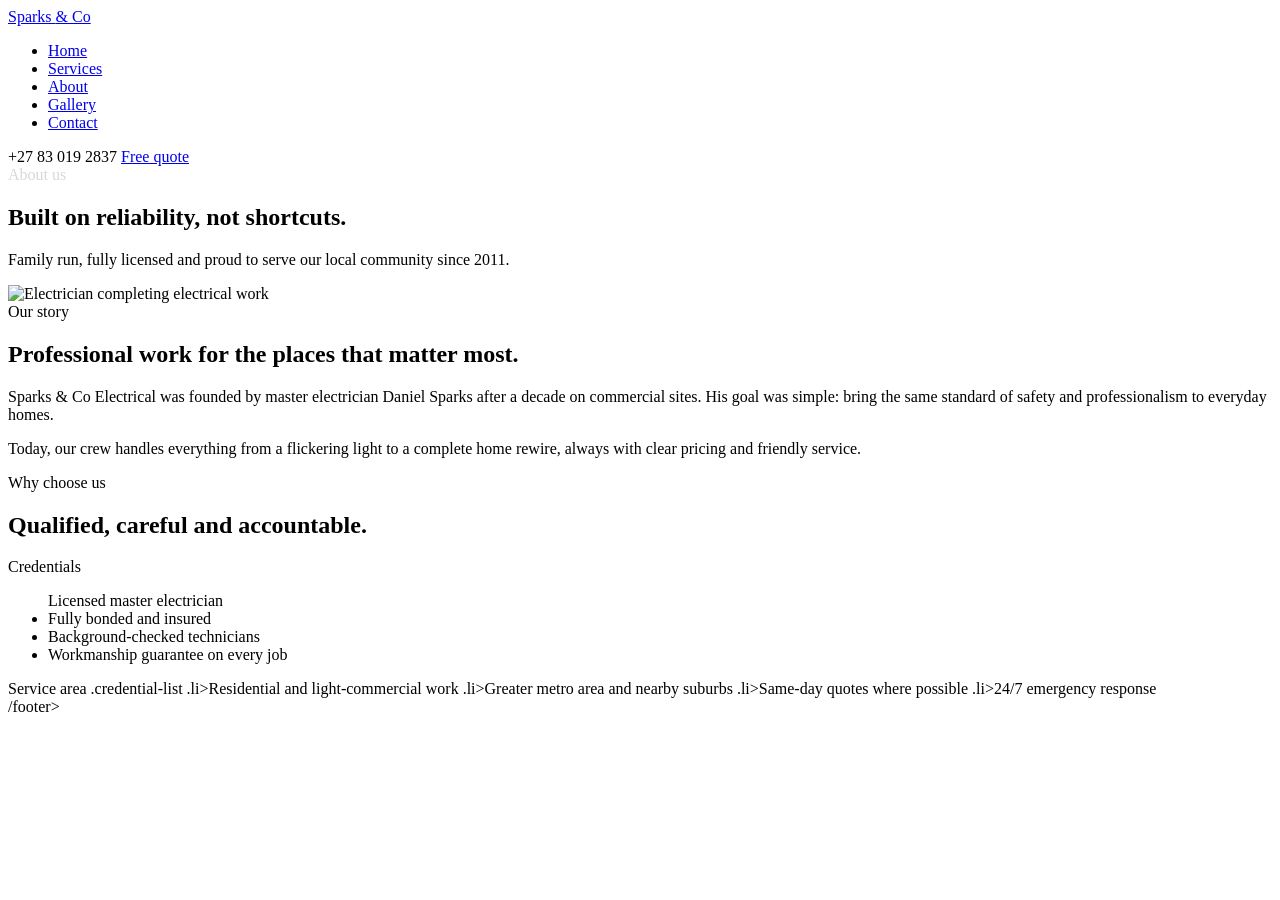
==== about.html @ bb7ed4ce "Add files via upload" ====
<html>
    <head>
        <title>About | Sparks &amp; Co Electrical</title>
    </head>
    <body>
        <header class="site-header">
            <nav class="container nav">
                <a class="brand" href="index.html">Sparks <span>&amp; Co</span></a>
                <ul class="nav-links">
                    <li><a href="index.html">Home</a></li>
                    <li><a href="services.html">Services</a></li>
                    <li><a href="about.html" aria-current="page">About</a></li>
                    <li><a href="gallery.html">Gallery</a></li>
                    <li><a href="contact.html">Contact</a></li>
                </ul>
                <span class="nav-phone">+27 83 019 2837</span>
                <a class="button button-silver" href="contact.html">Free quote</a>
            </nav>
        </header>
        <main>
            <section class="hero hero--page">
                <div class="container hero-content">
                    <span class="eyebrow" style="color:#d8d8d8">About us</span>
                    <h1>Built on reliability, not shortcuts.</h1>
                    <p>Family run, fully licensed and proud to serve our local community since 2011.</p>
                </div>
            </section>
            <section class="section">
                <div class="container about-grid">
                    <img class="about-image" src="https://images.unsplash.com/photo-1621905252507-b35492cc74b4?auto=format&amp;fit=crop&amp;w=900&amp;q=80" alt="Electrician completing electrical work">
                    <div>
                        <span class="eyebrow">Our story</span>
                        <h2>Professional work for the places that matter most.</h2>
                        <p>Sparks &amp; Co Electrical was founded by master electrician Daniel Sparks after a decade on commercial sites. His goal was simple: bring the same standard of safety and professionalism to everyday homes.</p>
                        <p class="muted">Today, our crew handles everything from a flickering light to a complete home rewire, always with clear pricing and friendly service.</p>
                    </div>
                </div>
            </section>
            <section class="section section-alt">
                <div class="container">
                    <div class="section-header">
                        <span class="eyebrow">Why choose us</span>
                        <h2>Qualified, careful and accountable.</h2>
                    </div>
                    <div class("grid grid-2"):
                        <article class("card"):
                            <h3>Credentials</h3>
                            <ul class("credential-list"):
                                <li>Licensed master electrician</li>
                                <li>Fully bonded and insured</li>
                                <li>Background-checked technicians</li>
                                <li>Workmanship guarantee on every job</li>
                            </ul>

                        </article>

                        <article class("card"):
                            <h3>Service area</h3>

                            .credential-list
                                .li>Residential and light-commercial work
                                .li>Greater metro area and nearby suburbs
                                .li>Same-day quotes where possible
                                .li>24/7 emergency response
                            </ul

                        </article>

                    </div

                    </div>

                </section>

            </main>

        /footer>

        </body>

</html>
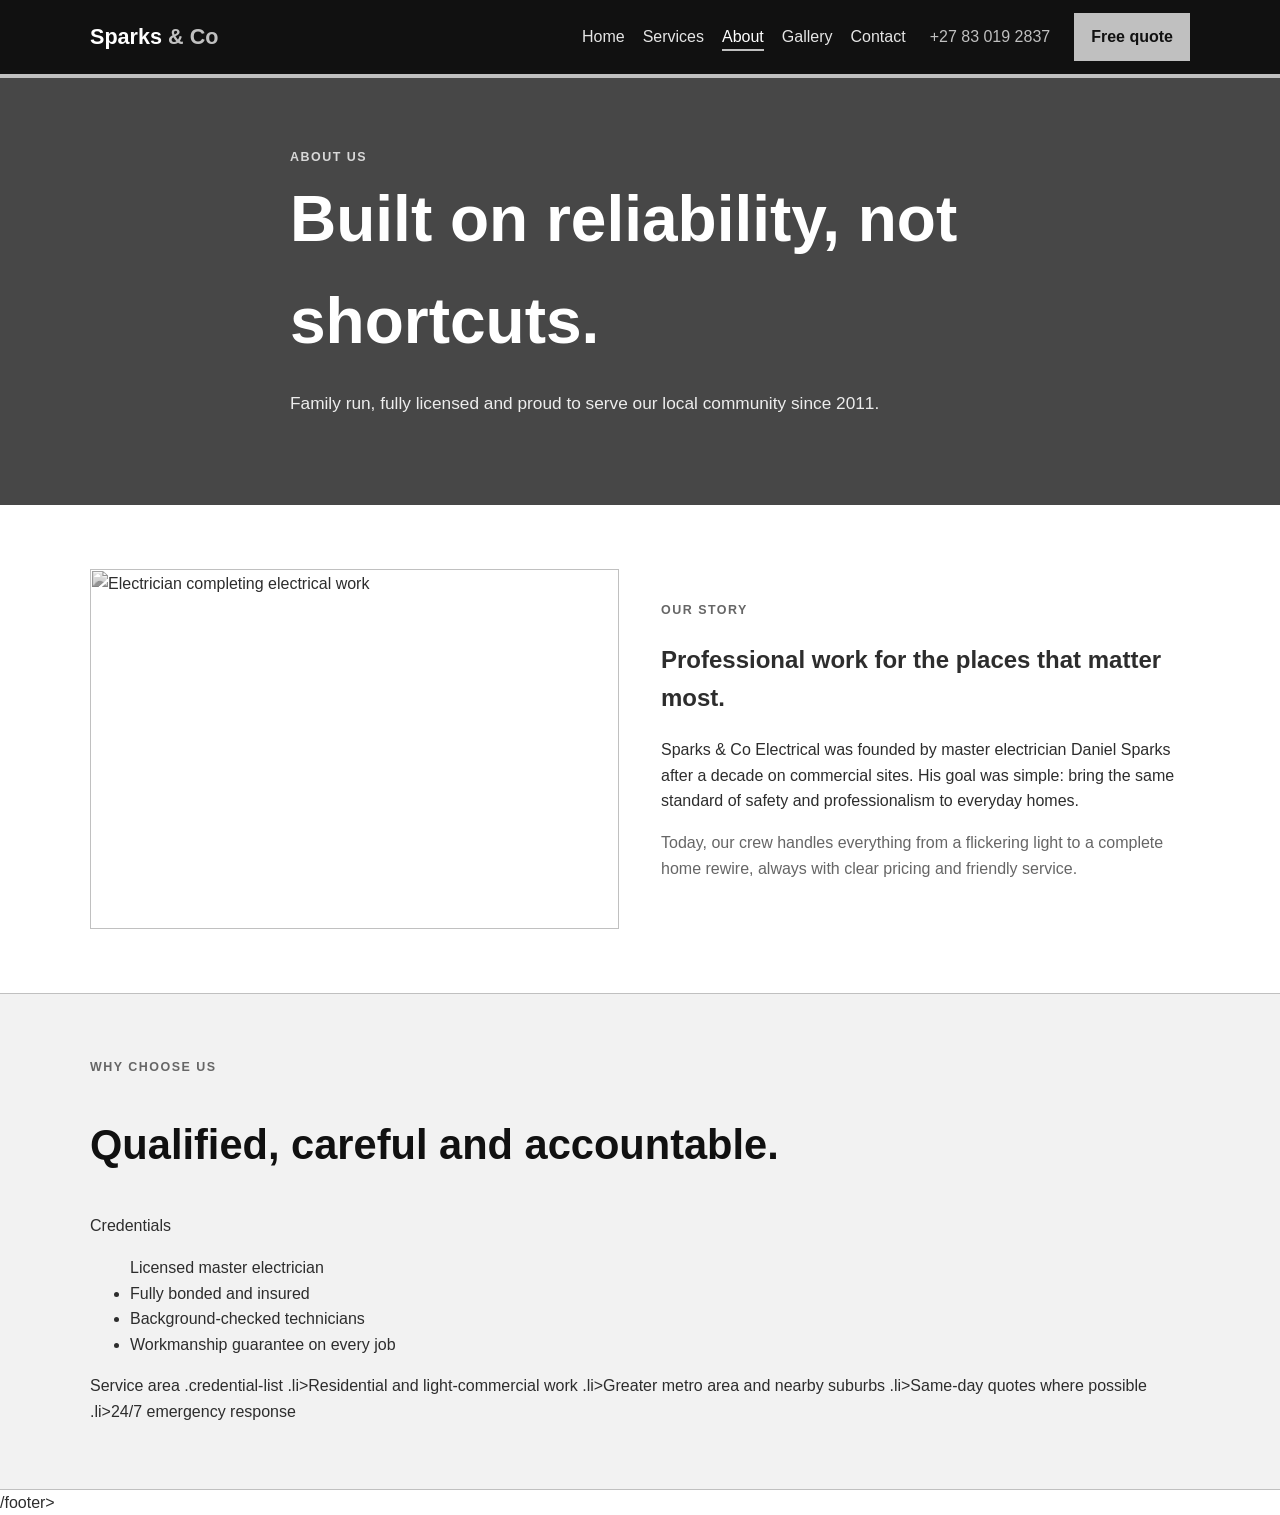
==== commit c5b7b763: "commit" ====
--- a/about.html
+++ b/about.html
@@ -1,6 +1,7 @@
 <html>
     <head>
         <title>About | Sparks &amp; Co Electrical</title>
+        <link rel="stylesheet" href="styles.css">
     </head>
     <body>
         <header class="site-header">
--- a/styles.css
+++ b/styles.css
@@ -0,0 +1,303 @@
+:root {
+  --black: #111;
+  --dark-grey: #2d2d2d;
+  --grey: #666;
+  --silver: #c0c0c0;
+  --light-silver: #f2f2f2;
+  --white: #fff;
+}
+
+* {
+  box-sizing: border-box;
+}
+
+body {
+  margin: 0;
+  font-family: Arial, Helvetica, sans-serif;
+  color: var(--dark-grey);
+  line-height: 1.6;
+}
+
+a {
+  color: inherit;
+  text-decoration: none;
+}
+
+img {
+  display: block;
+  width: 100%;
+}
+
+.container {
+  width: min(1100px, calc(100% - 36px));
+  margin: auto;
+}
+
+/* Navigation */
+.site-header {
+  background: var(--black);
+  color: var(--white);
+  border-bottom: 4px solid var(--silver);
+}
+
+.nav {
+  min-height: 74px;
+  display: flex;
+  align-items: center;
+  gap: 24px;
+}
+
+.brand {
+  font-size: 1.35rem;
+  font-weight: bold;
+  margin-right: auto;
+}
+
+.brand span {
+  color: var(--silver);
+}
+
+.nav-links {
+  display: flex;
+  gap: 18px;
+  list-style: none;
+  padding: 0;
+}
+
+.nav-links a {
+  color: #e5e5e5;
+}
+
+.nav-links a:hover,
+.nav-links a[aria-current="page"] {
+  color: var(--white);
+  border-bottom: 2px solid var(--silver);
+  padding-bottom: 4px;
+}
+
+.nav-phone {
+  color: var(--silver);
+}
+
+/* Buttons */
+.button {
+  display: inline-block;
+  background: var(--black);
+  color: var(--white);
+  padding: 10px 16px;
+  font-weight: bold;
+  border: 1px solid var(--black);
+}
+
+.button:hover {
+  background: var(--grey);
+}
+
+.button-silver {
+  background: var(--silver);
+  color: var(--black);
+  border-color: var(--silver);
+}
+
+/* Hero sections */
+.hero {
+  min-height: 410px;
+  display: grid;
+  place-items: center;
+  color: var(--white);
+  background:
+    linear-gradient(rgba(0, 0, 0, 0.72), rgba(0, 0, 0, 0.72)),
+    url("https://images.unsplash.com/photo-1621905251189-08b45d6a269e?auto=format&fit=crop&w=1800&q=80")
+    center/cover;
+}
+
+.hero--page {
+  min-height: 270px;
+}
+
+.hero-content {
+  max-width: 700px;
+  padding: 70px 0;
+}
+
+.hero h1 {
+  font-size: clamp(2.2rem, 5vw, 4rem);
+  margin: 0 0 14px;
+}
+
+.hero p {
+  color: #ededed;
+  font-size: 1.08rem;
+}
+
+/* Sections */
+.section {
+  padding: 64px 0;
+}
+
+.section-alt {
+  background: var(--light-silver);
+  border-top: 1px solid var(--silver);
+  border-bottom: 1px solid var(--silver);
+}
+
+.eyebrow {
+  color: var(--grey);
+  font-size: 0.78rem;
+  font-weight: bold;
+  letter-spacing: 0.12em;
+  text-transform: uppercase;
+}
+
+.section-header {
+  max-width: 700px;
+  margin-bottom: 26px;
+}
+
+.section-header h2,
+.centered h2 {
+  color: var(--black);
+  font-size: clamp(1.8rem, 4vw, 2.6rem);
+}
+
+/* Cards and grids */
+.grid {
+  display: grid;
+  gap: 20px;
+}
+
+.grid-2 {
+  grid-template-columns: repeat(2, 1fr);
+}
+
+.grid-3 {
+  grid-template-columns: repeat(3, 1fr);
+}
+
+.card,
+.gallery-card,
+.contact-card {
+  background: var(--white);
+  border: 1px solid var(--silver);
+  padding: 23px;
+}
+
+.card h3,
+.gallery-card h3,
+.contact-card h3 {
+  color: var(--black);
+  margin-top: 0;
+}
+
+.card p,
+.card li,
+.gallery-card p,
+.muted {
+  color: var(--grey);
+}
+
+.service-image {
+  height: 180px;
+  object-fit: cover;
+  filter: grayscale(100%);
+  margin-bottom: 16px;
+}
+
+/* About page */
+.about-grid,
+.contact-grid {
+  display: grid;
+  grid-template-columns: 1fr 1fr;
+  gap: 42px;
+  align-items: center;
+}
+
+.about-image {
+  height: 360px;
+  object-fit: cover;
+  filter: grayscale(100%);
+}
+
+.credential-list {
+  padding-left: 20px;
+}
+
+/* Gallery page */
+.gallery-card {
+  padding: 0;
+}
+
+.gallery-card img {
+  height: 190px;
+  object-fit: cover;
+  filter: grayscale(100%);
+}
+
+.gallery-card div {
+  padding: 18px;
+}
+
+/* Contact page */
+.contact-card {
+  background: var(--light-silver);
+}
+
+.contact-card p {
+  border-bottom: 1px solid var(--silver);
+  padding-bottom: 12px;
+}
+
+/* Footer */
+.site-footer {
+  background: var(--black);
+  color: var(--silver);
+  padding: 35px 0 18px;
+}
+
+.footer-grid {
+  display: grid;
+  grid-template-columns: 1.4fr 1fr 1fr;
+  gap: 35px;
+}
+
+.site-footer h4 {
+  color: var(--white);
+}
+
+.site-footer ul {
+  list-style: none;
+  padding: 0;
+}
+
+.footer-bottom {
+  border-top: 1px solid var(--grey);
+  margin-top: 24px;
+  padding-top: 14px;
+  font-size: 0.85rem;
+}
+
+/* Mobile layout */
+@media (max-width: 820px) {
+  .nav {
+    flex-wrap: wrap;
+    padding: 15px 0;
+  }
+
+  .nav-links {
+    width: 100%;
+    flex-wrap: wrap;
+    order: 3;
+  }
+
+  .grid-2,
+  .grid-3,
+  .about-grid,
+  .contact-grid,
+  .footer-grid {
+    grid-template-columns: 1fr;
+  }
+
+  .section {
+    padding: 48px 0;
+  }
+}
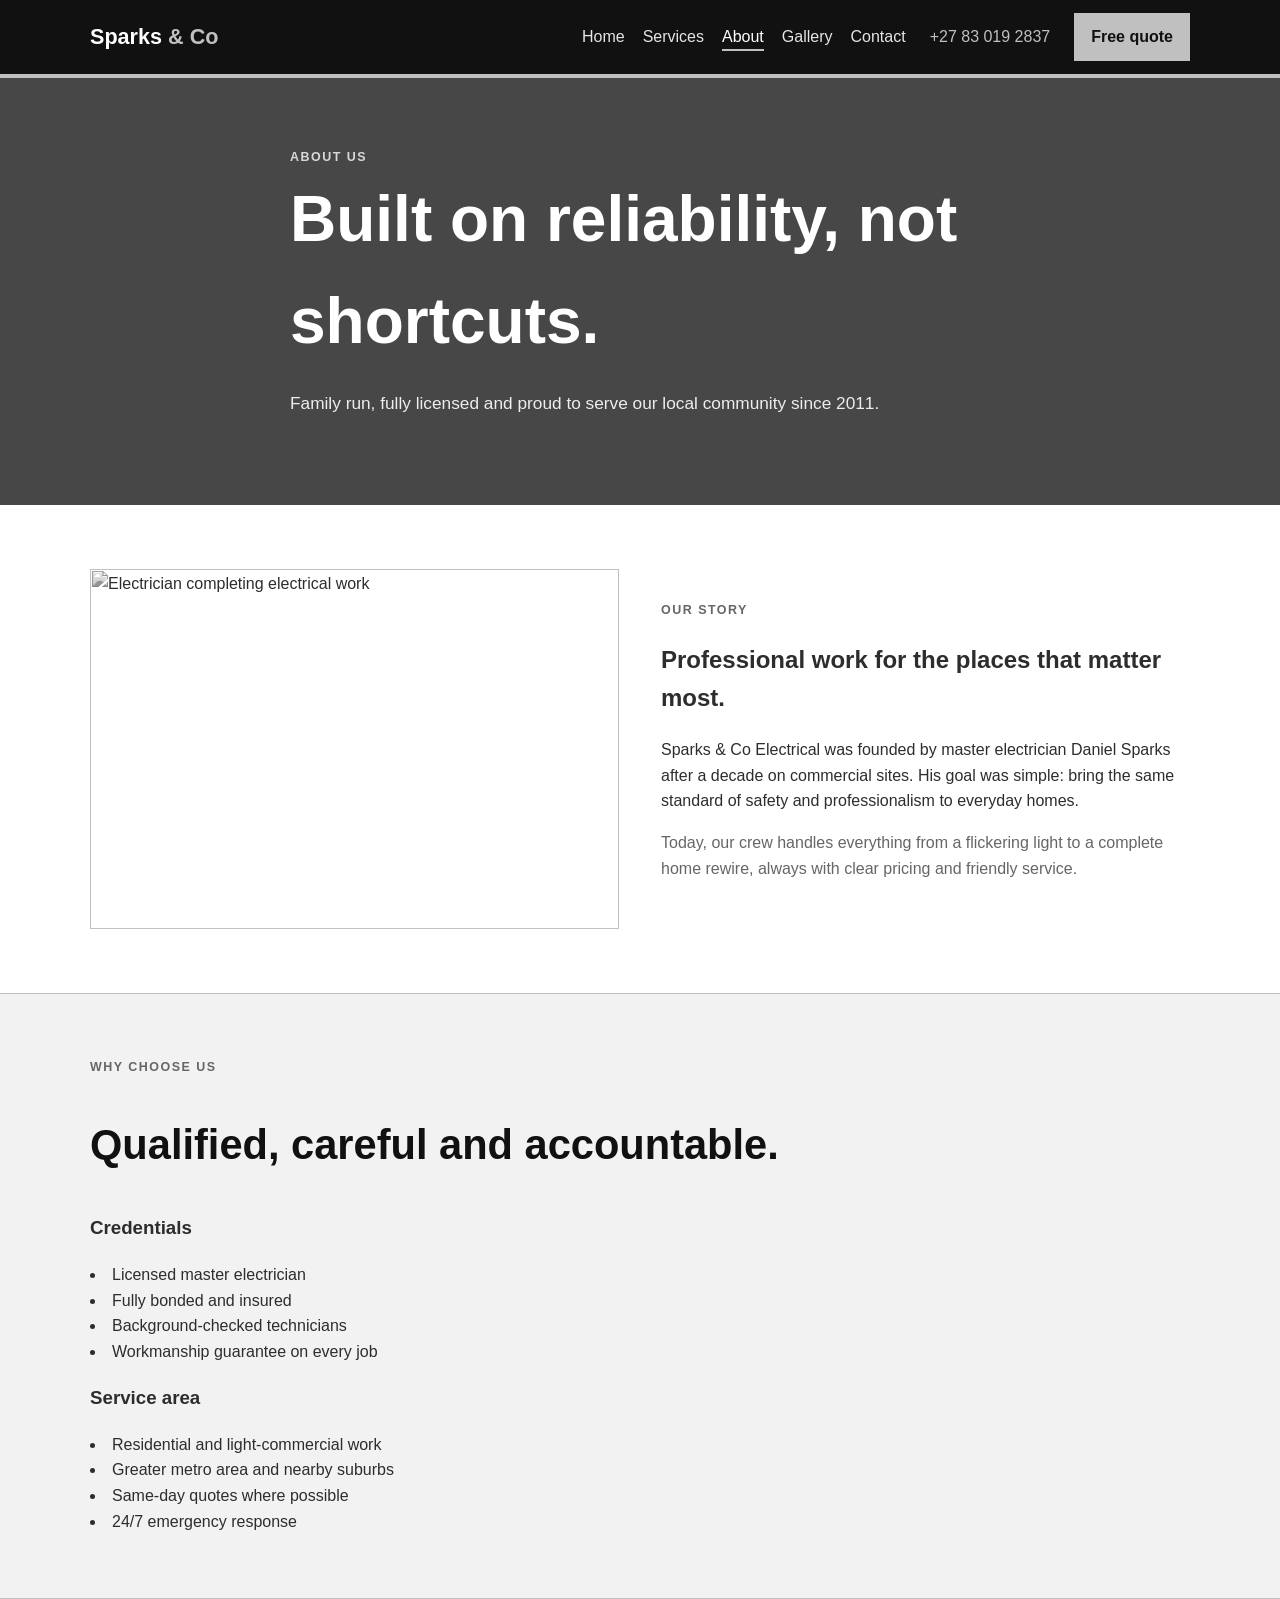
==== commit 302384ac: "commit" ====
--- a/about.html
+++ b/about.html
@@ -43,10 +43,10 @@
                         <span class="eyebrow">Why choose us</span>
                         <h2>Qualified, careful and accountable.</h2>
                     </div>
-                    <div class("grid grid-2"):
-                        <article class("card"):
+                    <div class("grid grid-2")>  </div>
+                        <article class("card")> </article>
                             <h3>Credentials</h3>
-                            <ul class("credential-list"):
+                            <ul class("credential-list")></ul>
                                 <li>Licensed master electrician</li>
                                 <li>Fully bonded and insured</li>
                                 <li>Background-checked technicians</li>
@@ -55,15 +55,12 @@
 
                         </article>
 
-                        <article class("card"):
-                            <h3>Service area</h3>
-
-                            .credential-list
-                                .li>Residential and light-commercial work
-                                .li>Greater metro area and nearby suburbs
-                                .li>Same-day quotes where possible
-                                .li>24/7 emergency response
-                            </ul
+                        <article class("card")></article> <h3>Service area</h3>
+                                <li>Residential and light-commercial work</li>
+                                <li>Greater metro area and nearby suburbs</li>
+                                <li>Same-day quotes where possible</li>
+                                <li>24/7 emergency response</li>
+                            </ul>
 
                         </article>
 
@@ -75,7 +72,7 @@
 
             </main>
 
-        /footer>
+       </footer>
 
         </body>
 
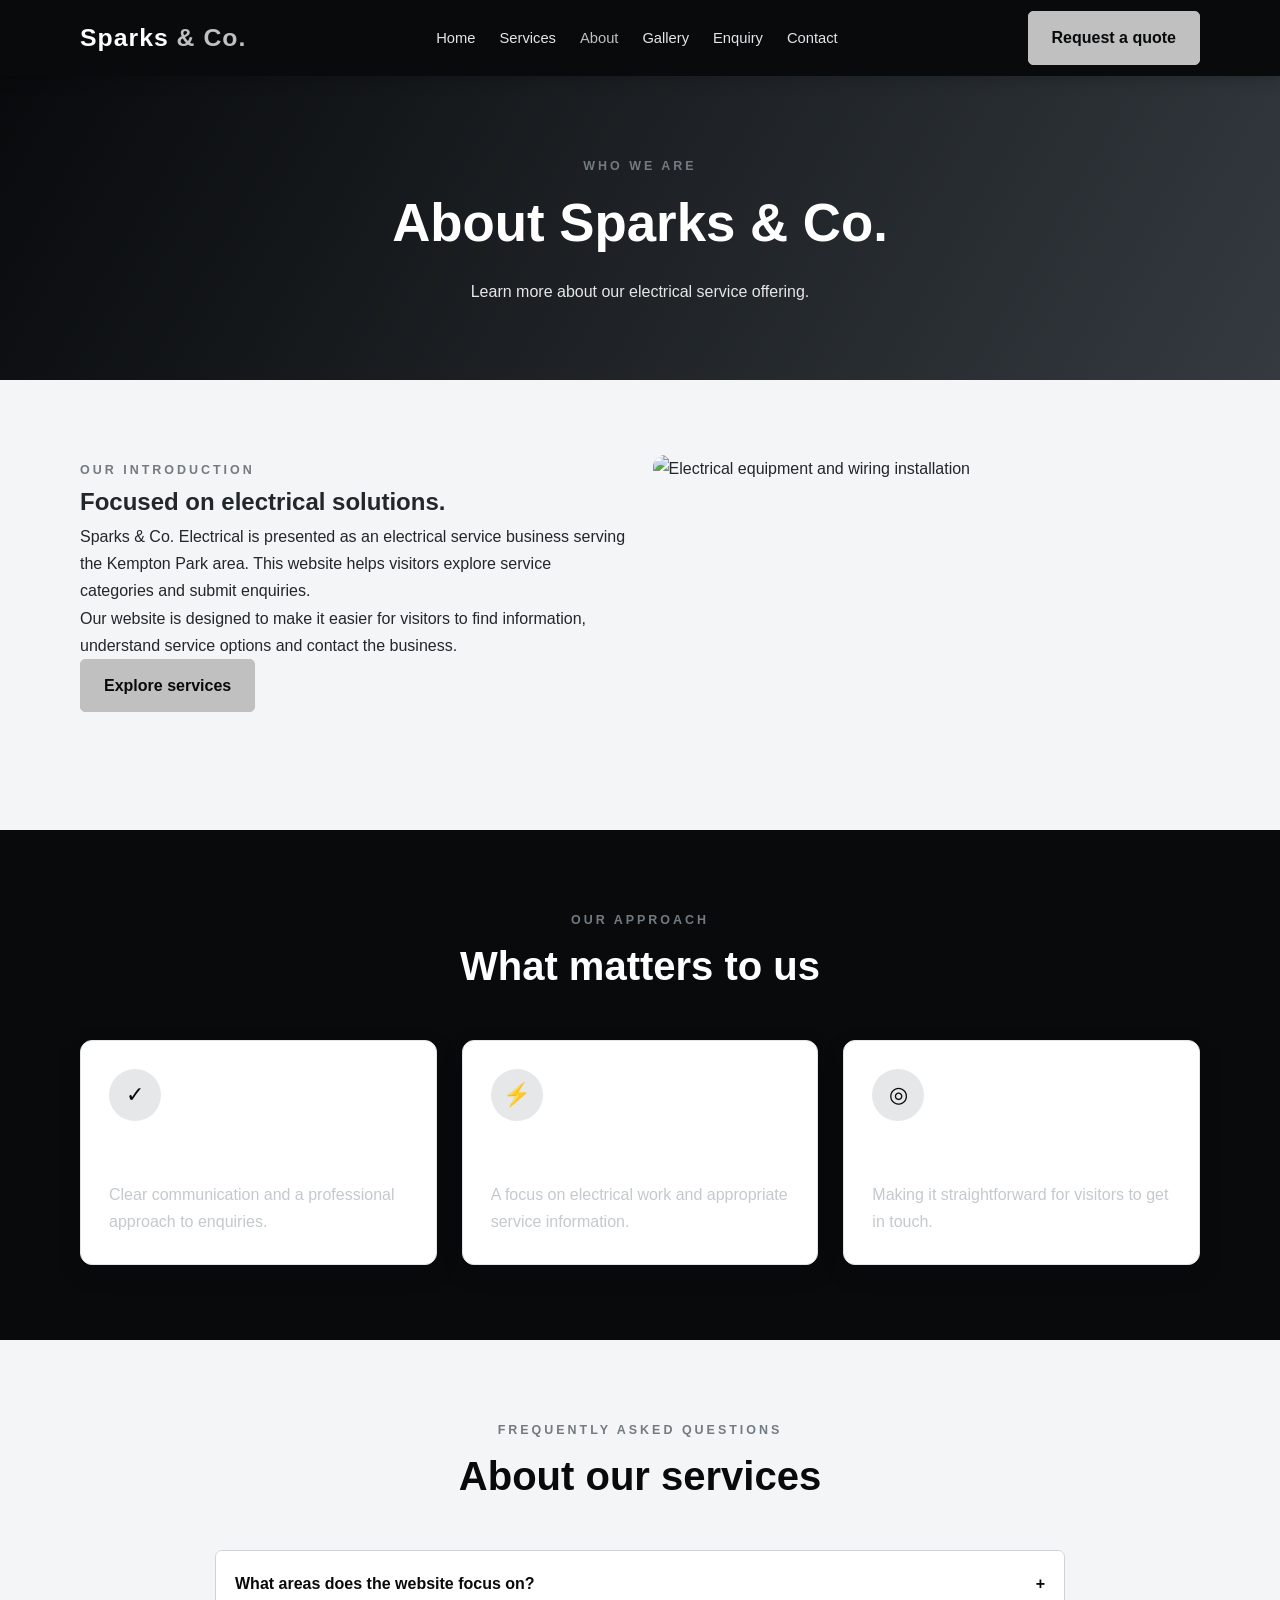
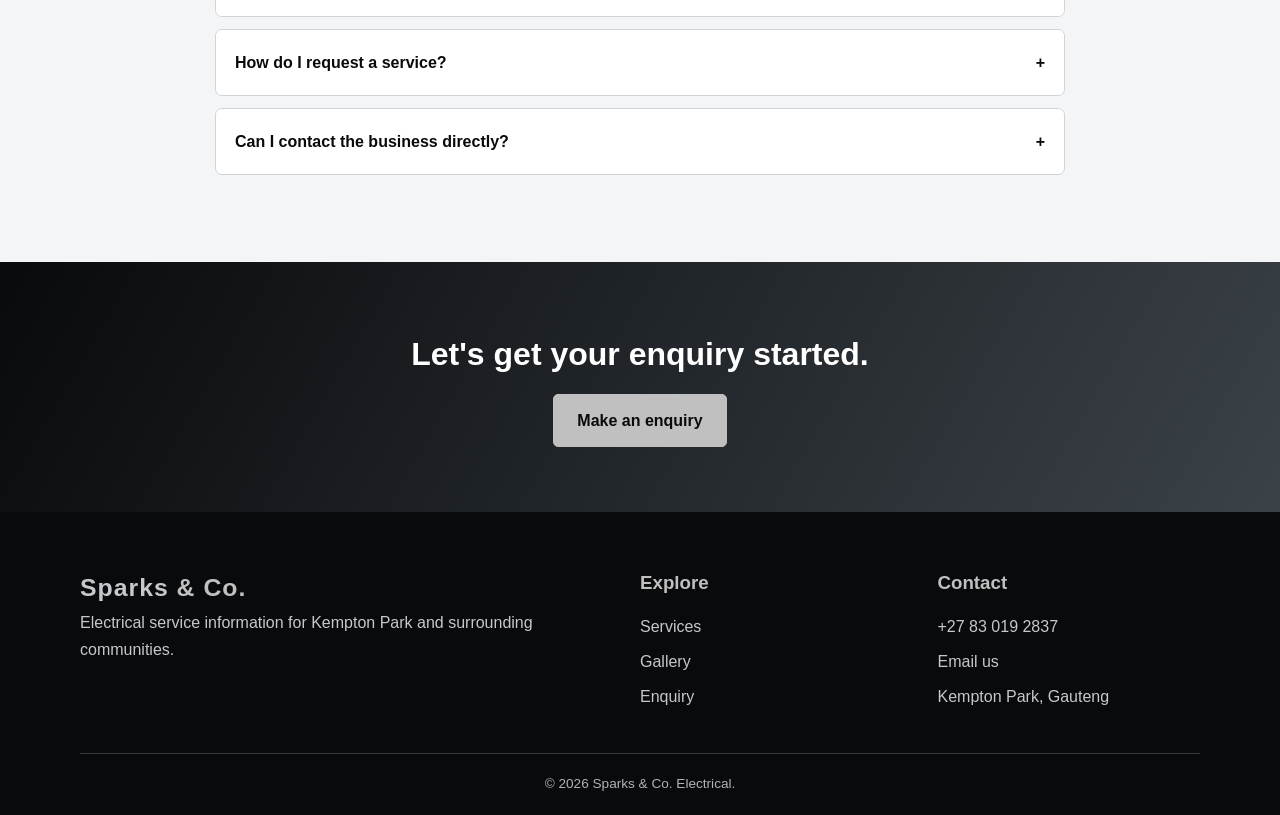
==== commit fbe2ec3b: "commit" ====
--- a/about.html
+++ b/about.html
@@ -1,79 +1,168 @@
-<html>
-    <head>
-        <title>About | Sparks &amp; Co Electrical</title>
-        <link rel="stylesheet" href="styles.css">
-    </head>
-    <body>
-        <header class="site-header">
-            <nav class="container nav">
-                <a class="brand" href="index.html">Sparks <span>&amp; Co</span></a>
-                <ul class="nav-links">
-                    <li><a href="index.html">Home</a></li>
-                    <li><a href="services.html">Services</a></li>
-                    <li><a href="about.html" aria-current="page">About</a></li>
-                    <li><a href="gallery.html">Gallery</a></li>
-                    <li><a href="contact.html">Contact</a></li>
-                </ul>
-                <span class="nav-phone">+27 83 019 2837</span>
-                <a class="button button-silver" href="contact.html">Free quote</a>
-            </nav>
-        </header>
-        <main>
-            <section class="hero hero--page">
-                <div class="container hero-content">
-                    <span class="eyebrow" style="color:#d8d8d8">About us</span>
-                    <h1>Built on reliability, not shortcuts.</h1>
-                    <p>Family run, fully licensed and proud to serve our local community since 2011.</p>
-                </div>
-            </section>
-            <section class="section">
-                <div class="container about-grid">
-                    <img class="about-image" src="https://images.unsplash.com/photo-1621905252507-b35492cc74b4?auto=format&amp;fit=crop&amp;w=900&amp;q=80" alt="Electrician completing electrical work">
-                    <div>
-                        <span class="eyebrow">Our story</span>
-                        <h2>Professional work for the places that matter most.</h2>
-                        <p>Sparks &amp; Co Electrical was founded by master electrician Daniel Sparks after a decade on commercial sites. His goal was simple: bring the same standard of safety and professionalism to everyday homes.</p>
-                        <p class="muted">Today, our crew handles everything from a flickering light to a complete home rewire, always with clear pricing and friendly service.</p>
+<!DOCTYPE html>
+<html lang="en">
+<head>
+    <meta charset="UTF-8">
+    <meta name="viewport" content="width=device-width, initial-scale=1">
+    <meta name="description" content="Learn about Sparks & Co. Electrical and its electrical service categories in Kempton Park, Gauteng.">
+    <meta name="keywords" content="Sparks and Co Electrical, electrician Kempton Park, electrical services Gauteng">
+    <meta name="theme-color" content="#080a0c">
+    <title>About Us | Sparks & Co. Electrical</title>
+    <link rel="stylesheet" href="styles.css">
+</head>
+<body>
+
+<header class="site-header">
+    <div class="container nav">
+        <a class="brand" href="index.html">Sparks <span>&amp; Co.</span></a>
+        <button class="menu-toggle" type="button" aria-expanded="false" aria-controls="primary-nav">Menu</button>
+        <ul class="nav-links" id="primary-nav">
+            <li><a href="index.html">Home</a></li>
+            <li><a href="services.html">Services</a></li>
+            <li><a class="active" href="about.html">About</a></li>
+            <li><a href="gallery.html">Gallery</a></li>
+            <li><a href="enquiry.html">Enquiry</a></li>
+            <li><a href="contact.html">Contact</a></li>
+        </ul>
+        <a class="nav-cta" href="enquiry.html">Request a quote</a>
+    </div>
+</header>
+
+<main>
+    <section class="page-banner">
+        <div class="container">
+            <span class="eyebrow">Who we are</span>
+            <h1>About Sparks &amp; Co.</h1>
+            <p>Learn more about our electrical service offering.</p>
+        </div>
+    </section>
+
+    <section class="section">
+        <div class="container grid grid-2">
+            <div class="reveal">
+                <span class="eyebrow">Our introduction</span>
+                <h2>Focused on electrical solutions.</h2>
+                <p>
+                    Sparks &amp; Co. Electrical is presented as an electrical
+                    service business serving the Kempton Park area.
+                    This website helps visitors explore service categories
+                    and submit enquiries.
+                </p>
+                <p>
+                    Our website is designed to make it easier for visitors
+                    to find information, understand service options and
+                    contact the business.
+                </p>
+                <a class="btn" href="services.html">Explore services</a>
+            </div>
+
+            <img class="content-image reveal"
+                src="images/photo-1558002038-1055907df827.avif"
+                alt="Electrical equipment and wiring installation">
+        </div>
+    </section>
+
+    <section class="section dark-section">
+        <div class="container">
+            <div class="section-heading reveal">
+                <span class="eyebrow">Our approach</span>
+                <h2>What matters to us</h2>
+            </div>
+
+            <div class="grid grid-3">
+                <article class="card reveal">
+                    <div class="card-icon">✓</div>
+                    <h3>Professionalism</h3>
+                    <p>Clear communication and a professional approach to enquiries.</p>
+                </article>
+
+                <article class="card reveal">
+                    <div class="card-icon">⚡</div>
+                    <h3>Quality</h3>
+                    <p>A focus on electrical work and appropriate service information.</p>
+                </article>
+
+                <article class="card reveal">
+                    <div class="card-icon">◎</div>
+                    <h3>Customer service</h3>
+                    <p>Making it straightforward for visitors to get in touch.</p>
+                </article>
+            </div>
+        </div>
+    </section>
+
+    <section class="section">
+        <div class="container">
+            <div class="section-heading">
+                <span class="eyebrow">Frequently asked questions</span>
+                <h2>About our services</h2>
+            </div>
+
+            <div class="accordion">
+                <div class="accordion-item">
+                    <button class="accordion-trigger" aria-expanded="false">
+                        What areas does the website focus on?
+                        <span class="accordion-symbol">+</span>
+                    </button>
+                    <div class="accordion-panel">
+                        <p>The website focuses on Kempton Park, Gauteng. Confirm the actual service area with the business.</p>
                     </div>
                 </div>
-            </section>
-            <section class="section section-alt">
-                <div class="container">
-                    <div class="section-header">
-                        <span class="eyebrow">Why choose us</span>
-                        <h2>Qualified, careful and accountable.</h2>
+
+                <div class="accordion-item">
+                    <button class="accordion-trigger" aria-expanded="false">
+                        How do I request a service?
+                        <span class="accordion-symbol">+</span>
+                    </button>
+                    <div class="accordion-panel">
+                        <p>Visit the Enquiry page, select a service and complete the form.</p>
                     </div>
-                    <div class("grid grid-2")>  </div>
-                        <article class("card")> </article>
-                            <h3>Credentials</h3>
-                            <ul class("credential-list")></ul>
-                                <li>Licensed master electrician</li>
-                                <li>Fully bonded and insured</li>
-                                <li>Background-checked technicians</li>
-                                <li>Workmanship guarantee on every job</li>
-                            </ul>
+                </div>
 
-                        </article>
+                <div class="accordion-item">
+                    <button class="accordion-trigger" aria-expanded="false">
+                        Can I contact the business directly?
+                        <span class="accordion-symbol">+</span>
+                    </button>
+                    <div class="accordion-panel">
+                        <p>Yes. Use the Contact page to prepare a message for the business.</p>
+                    </div>
+                </div>
+            </div>
+        </div>
+    </section>
 
-                        <article class("card")></article> <h3>Service area</h3>
-                                <li>Residential and light-commercial work</li>
-                                <li>Greater metro area and nearby suburbs</li>
-                                <li>Same-day quotes where possible</li>
-                                <li>24/7 emergency response</li>
-                            </ul>
+    <section class="cta">
+        <div class="container">
+            <h2>Let's get your enquiry started.</h2>
+            <a class="btn" href="enquiry.html">Make an enquiry</a>
+        </div>
+    </section>
+</main>
 
-                        </article>
+<footer class="site-footer">
+    <div class="container">
+        <div class="footer-grid">
+            <div>
+                <a class="brand" href="index.html">Sparks <span>&amp; Co.</span></a>
+                <p>Electrical service information for Kempton Park and surrounding communities.</p>
+            </div>
+            <div>
+                <h3>Explore</h3>
+                <p><a href="services.html">Services</a></p>
+                <p><a href="gallery.html">Gallery</a></p>
+                <p><a href="enquiry.html">Enquiry</a></p>
+            </div>
+            <div>
+                <h3>Contact</h3>
+                <p><a href="tel:+27830192837">+27 83 019 2837</a></p>
+                <p><a href="mailto:info@sparksco-electrical.com">Email us</a></p>
+                <p>Kempton Park, Gauteng</p>
+            </div>
+        </div>
+        <div class="footer-bottom">© <span class="year"></span> Sparks &amp; Co. Electrical.</div>
+    </div>
+</footer>
 
-                    </div
-
-                    </div>
-
-                </section>
-
-            </main>
-
-       </footer>
-
-        </body>
-
+<script src="main.js" defer></script>
+</body>
 </html>
--- a/styles.css
+++ b/styles.css
@@ -1,303 +1,753 @@
+/* =====================================================
+   SPARKS & CO. ELECTRICAL
+   Silver and Black Website Theme
+===================================================== */
+
 :root {
-  --black: #111;
-  --dark-grey: #2d2d2d;
-  --grey: #666;
-  --silver: #c0c0c0;
-  --light-silver: #f2f2f2;
-  --white: #fff;
+    --black: #080a0c;
+    --dark: #121619;
+    --dark-grey: #20262b;
+    --silver: #c0c0c0;
+    --light-silver: #e5e7e9;
+    --white: #ffffff;
+    --muted: #aeb4b9;
+    --border: #d0d4d8;
+    --text: #22272b;
+    --radius: 12px;
+    --shadow: 0 8px 25px rgba(0, 0, 0, 0.12);
 }
 
 * {
-  box-sizing: border-box;
+    box-sizing: border-box;
+    margin: 0;
+    padding: 0;
+}
+
+html {
+    scroll-behavior: smooth;
 }
 
 body {
-  margin: 0;
-  font-family: Arial, Helvetica, sans-serif;
-  color: var(--dark-grey);
-  line-height: 1.6;
+    font-family: Arial, Helvetica, sans-serif;
+    background: #f4f5f6;
+    color: var(--text);
+    line-height: 1.7;
+}
+
+img {
+    max-width: 100%;
+    display: block;
 }
 
 a {
-  color: inherit;
-  text-decoration: none;
-}
-
-img {
-  display: block;
-  width: 100%;
+    color: inherit;
+    text-decoration: none;
+}
+
+button,
+input,
+select,
+textarea {
+    font: inherit;
+}
+
+button {
+    cursor: pointer;
 }
 
 .container {
-  width: min(1100px, calc(100% - 36px));
-  margin: auto;
-}
-
-/* Navigation */
+    width: min(1120px, 92%);
+    margin: auto;
+}
+
+.section {
+    padding: 75px 0;
+}
+
+.section-heading {
+    text-align: center;
+    margin-bottom: 40px;
+}
+
+.section-heading h2 {
+    font-size: clamp(1.8rem, 4vw, 2.5rem);
+    color: var(--black);
+    margin-bottom: 12px;
+}
+
+.section-heading p {
+    color: #626a70;
+    max-width: 650px;
+    margin: auto;
+}
+
+.eyebrow {
+    text-transform: uppercase;
+    letter-spacing: 3px;
+    font-size: 0.78rem;
+    font-weight: 700;
+    color: #737b82;
+}
+
+/* HEADER AND NAVIGATION */
+
 .site-header {
-  background: var(--black);
-  color: var(--white);
-  border-bottom: 4px solid var(--silver);
+    background: var(--black);
+    color: var(--white);
+    position: sticky;
+    top: 0;
+    z-index: 1000;
+    box-shadow: 0 3px 15px rgba(0, 0, 0, 0.2);
 }
 
 .nav {
-  min-height: 74px;
-  display: flex;
-  align-items: center;
-  gap: 24px;
+    min-height: 76px;
+    display: flex;
+    align-items: center;
+    justify-content: space-between;
+    gap: 25px;
 }
 
 .brand {
-  font-size: 1.35rem;
-  font-weight: bold;
-  margin-right: auto;
+    color: var(--white);
+    font-size: 1.55rem;
+    font-weight: 800;
+    letter-spacing: 1px;
+    white-space: nowrap;
 }
 
 .brand span {
-  color: var(--silver);
+    color: var(--silver);
 }
 
 .nav-links {
-  display: flex;
-  gap: 18px;
-  list-style: none;
-  padding: 0;
+    display: flex;
+    align-items: center;
+    gap: 24px;
+    list-style: none;
 }
 
 .nav-links a {
-  color: #e5e5e5;
+    color: #e3e5e7;
+    font-size: 0.92rem;
+    transition: color 0.25s;
 }
 
 .nav-links a:hover,
-.nav-links a[aria-current="page"] {
-  color: var(--white);
-  border-bottom: 2px solid var(--silver);
-  padding-bottom: 4px;
-}
-
-.nav-phone {
-  color: var(--silver);
-}
-
-/* Buttons */
-.button {
-  display: inline-block;
-  background: var(--black);
-  color: var(--white);
-  padding: 10px 16px;
-  font-weight: bold;
-  border: 1px solid var(--black);
-}
-
-.button:hover {
-  background: var(--grey);
-}
-
-.button-silver {
-  background: var(--silver);
-  color: var(--black);
-  border-color: var(--silver);
-}
-
-/* Hero sections */
+.nav-links a.active {
+    color: var(--silver);
+}
+
+.nav-cta,
+.btn {
+    display: inline-block;
+    border: 1px solid var(--silver);
+    background: var(--silver);
+    color: var(--black);
+    padding: 12px 23px;
+    border-radius: 5px;
+    font-weight: 700;
+    transition: 0.25s ease;
+}
+
+.nav-cta:hover,
+.btn:hover {
+    background: var(--white);
+    border-color: var(--white);
+    transform: translateY(-2px);
+}
+
+.btn-outline {
+    background: transparent;
+    color: var(--white);
+    border: 1px solid var(--silver);
+}
+
+.btn-outline:hover {
+    background: var(--silver);
+    color: var(--black);
+}
+
+.menu-toggle {
+    display: none;
+    color: var(--white);
+    background: transparent;
+    border: 1px solid var(--silver);
+    padding: 8px 12px;
+    border-radius: 5px;
+}
+
+/* HERO */
+
 .hero {
-  min-height: 410px;
-  display: grid;
-  place-items: center;
-  color: var(--white);
-  background:
-    linear-gradient(rgba(0, 0, 0, 0.72), rgba(0, 0, 0, 0.72)),
-    url("https://images.unsplash.com/photo-1621905251189-08b45d6a269e?auto=format&fit=crop&w=1800&q=80")
-    center/cover;
-}
-
-.hero--page {
-  min-height: 270px;
+    min-height: 570px;
+    display: flex;
+    align-items: center;
+    color: var(--white);
+    background:
+        linear-gradient(90deg, rgba(0,0,0,.92), rgba(0,0,0,.55)),
+        url("images/electrical-hero.jpg") center/cover no-repeat;
 }
 
 .hero-content {
-  max-width: 700px;
-  padding: 70px 0;
+    max-width: 680px;
+    padding: 90px 0;
 }
 
 .hero h1 {
-  font-size: clamp(2.2rem, 5vw, 4rem);
-  margin: 0 0 14px;
+    font-size: clamp(2.5rem, 6vw, 4.5rem);
+    line-height: 1.1;
+    margin: 18px 0;
+}
+
+.hero h1 span {
+    color: var(--silver);
 }
 
 .hero p {
-  color: #ededed;
-  font-size: 1.08rem;
-}
-
-/* Sections */
-.section {
-  padding: 64px 0;
-}
-
-.section-alt {
-  background: var(--light-silver);
-  border-top: 1px solid var(--silver);
-  border-bottom: 1px solid var(--silver);
-}
-
-.eyebrow {
-  color: var(--grey);
-  font-size: 0.78rem;
-  font-weight: bold;
-  letter-spacing: 0.12em;
-  text-transform: uppercase;
-}
-
-.section-header {
-  max-width: 700px;
-  margin-bottom: 26px;
-}
-
-.section-header h2,
-.centered h2 {
-  color: var(--black);
-  font-size: clamp(1.8rem, 4vw, 2.6rem);
-}
-
-/* Cards and grids */
+    color: #e1e3e5;
+    font-size: 1.1rem;
+    margin-bottom: 28px;
+    max-width: 580px;
+}
+
+.hero-actions {
+    display: flex;
+    gap: 14px;
+    flex-wrap: wrap;
+}
+
+/* PAGE BANNER */
+
+.page-banner {
+    background: linear-gradient(120deg, #080a0c, #343a40);
+    color: var(--white);
+    padding: 75px 0;
+    text-align: center;
+}
+
+.page-banner h1 {
+    font-size: clamp(2rem, 5vw, 3.3rem);
+    margin-bottom: 10px;
+}
+
+.page-banner p {
+    color: var(--light-silver);
+}
+
+/* CARDS AND GRIDS */
+
 .grid {
-  display: grid;
-  gap: 20px;
+    display: grid;
+    gap: 25px;
 }
 
 .grid-2 {
-  grid-template-columns: repeat(2, 1fr);
+    grid-template-columns: repeat(2, 1fr);
 }
 
 .grid-3 {
-  grid-template-columns: repeat(3, 1fr);
-}
-
-.card,
-.gallery-card,
-.contact-card {
-  background: var(--white);
-  border: 1px solid var(--silver);
-  padding: 23px;
-}
-
-.card h3,
-.gallery-card h3,
-.contact-card h3 {
-  color: var(--black);
-  margin-top: 0;
-}
-
-.card p,
-.card li,
-.gallery-card p,
-.muted {
-  color: var(--grey);
-}
-
-.service-image {
-  height: 180px;
-  object-fit: cover;
-  filter: grayscale(100%);
-  margin-bottom: 16px;
-}
-
-/* About page */
-.about-grid,
-.contact-grid {
-  display: grid;
-  grid-template-columns: 1fr 1fr;
-  gap: 42px;
-  align-items: center;
-}
-
-.about-image {
-  height: 360px;
-  object-fit: cover;
-  filter: grayscale(100%);
-}
-
-.credential-list {
-  padding-left: 20px;
-}
-
-/* Gallery page */
-.gallery-card {
-  padding: 0;
-}
-
-.gallery-card img {
-  height: 190px;
-  object-fit: cover;
-  filter: grayscale(100%);
-}
-
-.gallery-card div {
-  padding: 18px;
-}
-
-/* Contact page */
-.contact-card {
-  background: var(--light-silver);
-}
-
-.contact-card p {
-  border-bottom: 1px solid var(--silver);
-  padding-bottom: 12px;
-}
-
-/* Footer */
+    grid-template-columns: repeat(3, 1fr);
+}
+
+.card {
+    background: var(--white);
+    padding: 28px;
+    border-radius: var(--radius);
+    box-shadow: var(--shadow);
+    border: 1px solid #e2e5e8;
+    transition: transform 0.25s, box-shadow 0.25s;
+}
+
+.card:hover {
+    transform: translateY(-5px);
+    box-shadow: 0 13px 30px rgba(0,0,0,.15);
+}
+
+.card h3 {
+    color: var(--black);
+    margin-bottom: 10px;
+}
+
+.card p {
+    color: #626a70;
+}
+
+.card-icon {
+    width: 52px;
+    height: 52px;
+    display: grid;
+    place-items: center;
+    background: var(--light-silver);
+    color: var(--black);
+    border-radius: 50%;
+    font-size: 1.4rem;
+    margin-bottom: 18px;
+}
+
+/* DARK FEATURE SECTION */
+
+.dark-section {
+    background: var(--black);
+    color: var(--white);
+}
+
+.dark-section h2,
+.dark-section h3 {
+    color: var(--white);
+}
+
+.dark-section p {
+    color: #c4c9cd;
+}
+
+/* IMAGES */
+
+.content-image {
+    width: 100%;
+    height: 100%;
+    min-height: 300px;
+    object-fit: cover;
+    border-radius: var(--radius);
+}
+
+.image-card img {
+    width: 100%;
+    height: 220px;
+    object-fit: cover;
+    border-radius: var(--radius);
+    margin-bottom: 18px;
+}
+
+/* LISTS */
+
+.check-list {
+    list-style: none;
+    margin: 20px 0;
+}
+
+.check-list li {
+    margin: 10px 0;
+    padding-left: 28px;
+    position: relative;
+}
+
+.check-list li::before {
+    content: "✓";
+    position: absolute;
+    left: 0;
+    color: #555d64;
+    font-weight: bold;
+}
+
+/* SERVICE SEARCH */
+
+.service-controls {
+    display: flex;
+    gap: 12px;
+    margin-bottom: 28px;
+    flex-wrap: wrap;
+}
+
+.service-controls input,
+.service-controls select {
+    flex: 1;
+    min-width: 200px;
+    padding: 13px;
+    border: 1px solid var(--border);
+    border-radius: 6px;
+    background: white;
+}
+
+.service-card {
+    display: flex;
+    flex-direction: column;
+}
+
+.service-card .service-category {
+    color: #747c83;
+    font-size: 0.8rem;
+    text-transform: uppercase;
+    letter-spacing: 1px;
+    margin-bottom: 8px;
+}
+
+.service-card .btn {
+    margin-top: auto;
+    align-self: flex-start;
+}
+
+/* ACCORDION */
+
+.accordion {
+    max-width: 850px;
+    margin: auto;
+}
+
+.accordion-item {
+    background: white;
+    border: 1px solid var(--border);
+    border-radius: 7px;
+    margin-bottom: 12px;
+    overflow: hidden;
+}
+
+.accordion-trigger {
+    width: 100%;
+    padding: 19px;
+    border: 0;
+    background: white;
+    color: var(--black);
+    display: flex;
+    justify-content: space-between;
+    text-align: left;
+    font-weight: 700;
+}
+
+.accordion-panel {
+    display: none;
+    padding: 0 19px 20px;
+    color: #626a70;
+}
+
+.accordion-item.open .accordion-panel {
+    display: block;
+}
+
+/* TABS */
+
+.tabs {
+    display: flex;
+    flex-wrap: wrap;
+    gap: 10px;
+    margin-bottom: 20px;
+}
+
+.tab-button {
+    padding: 11px 18px;
+    border: 1px solid var(--silver);
+    background: white;
+    color: var(--black);
+    border-radius: 5px;
+}
+
+.tab-button.active {
+    background: var(--black);
+    color: white;
+}
+
+.tab-panel {
+    display: none;
+    background: white;
+    padding: 25px;
+    border-radius: var(--radius);
+    box-shadow: var(--shadow);
+}
+
+.tab-panel.active {
+    display: block;
+}
+
+/* GALLERY */
+
+.gallery-grid {
+    display: grid;
+    grid-template-columns: repeat(3, 1fr);
+    gap: 18px;
+}
+
+.gallery-item {
+    border: 0;
+    padding: 0;
+    background: transparent;
+    overflow: hidden;
+    border-radius: 9px;
+}
+
+.gallery-item img {
+    width: 100%;
+    height: 260px;
+    object-fit: cover;
+    transition: transform .35s;
+}
+
+.gallery-item:hover img {
+    transform: scale(1.06);
+}
+
+.lightbox {
+    display: none;
+    position: fixed;
+    inset: 0;
+    z-index: 2000;
+    background: rgba(0,0,0,.94);
+    align-items: center;
+    justify-content: center;
+    padding: 30px;
+}
+
+.lightbox.open {
+    display: flex;
+}
+
+.lightbox img {
+    max-height: 85vh;
+    max-width: 90vw;
+    object-fit: contain;
+}
+
+.lightbox-close {
+    position: absolute;
+    top: 20px;
+    right: 30px;
+    background: transparent;
+    color: white;
+    border: 0;
+    font-size: 2.5rem;
+}
+
+/* FORMS */
+
+.form-wrap {
+    max-width: 800px;
+    margin: auto;
+    background: white;
+    padding: 35px;
+    border-radius: var(--radius);
+    box-shadow: var(--shadow);
+}
+
+.form-grid {
+    display: grid;
+    grid-template-columns: repeat(2, 1fr);
+    gap: 18px;
+}
+
+.form-group {
+    margin-bottom: 18px;
+}
+
+.form-group.full {
+    grid-column: 1 / -1;
+}
+
+.form-group label {
+    display: block;
+    font-weight: 700;
+    margin-bottom: 7px;
+    color: var(--black);
+}
+
+.form-group input,
+.form-group select,
+.form-group textarea {
+    width: 100%;
+    padding: 13px;
+    border: 1px solid #c9ced2;
+    border-radius: 6px;
+    background: #fff;
+}
+
+.form-group textarea {
+    min-height: 140px;
+    resize: vertical;
+}
+
+.form-group input:focus,
+.form-group select:focus,
+.form-group textarea:focus {
+    outline: 2px solid #8b9298;
+    border-color: #8b9298;
+}
+
+.form-message {
+    display: none;
+    padding: 14px;
+    margin: 15px 0;
+    border-radius: 6px;
+}
+
+.form-message.error {
+    display: block;
+    background: #f8e8e8;
+    color: #8b2020;
+}
+
+.form-message.success {
+    display: block;
+    background: #e9f1eb;
+    color: #245b35;
+}
+
+.estimate-box {
+    display: none;
+    background: #eef0f2;
+    border-left: 5px solid #777f86;
+    padding: 22px;
+    margin-top: 20px;
+    border-radius: 5px;
+}
+
+.estimate-box.visible {
+    display: block;
+}
+
+/* MAP */
+
+.map {
+    width: 100%;
+    height: 380px;
+    border-radius: var(--radius);
+    overflow: hidden;
+    background: #dfe3e6;
+    border: 1px solid var(--border);
+}
+
+/* REVEAL ANIMATION */
+
+.reveal {
+    opacity: 0;
+    transform: translateY(25px);
+    transition: opacity .7s ease, transform .7s ease;
+}
+
+.reveal.visible {
+    opacity: 1;
+    transform: translateY(0);
+}
+
+/* CTA */
+
+.cta {
+    background: linear-gradient(120deg, #080a0c, #3b4248);
+    color: white;
+    text-align: center;
+    padding: 65px 20px;
+}
+
+.cta h2 {
+    font-size: 2rem;
+    margin-bottom: 12px;
+}
+
+.cta p {
+    color: #d1d5d8;
+    margin-bottom: 22px;
+}
+
+/* FOOTER */
+
 .site-footer {
-  background: var(--black);
-  color: var(--silver);
-  padding: 35px 0 18px;
+    background: #080a0c;
+    color: white;
+    padding: 55px 0 20px;
 }
 
 .footer-grid {
-  display: grid;
-  grid-template-columns: 1.4fr 1fr 1fr;
-  gap: 35px;
-}
-
-.site-footer h4 {
-  color: var(--white);
-}
-
-.site-footer ul {
-  list-style: none;
-  padding: 0;
+    display: grid;
+    grid-template-columns: 2fr 1fr 1fr;
+    gap: 35px;
+}
+
+.footer-grid h3 {
+    color: var(--silver);
+    margin-bottom: 14px;
+}
+
+.footer-grid p,
+.footer-grid a {
+    color: #c5c9cd;
+    margin-bottom: 8px;
+}
+
+.footer-grid a:hover {
+    color: white;
 }
 
 .footer-bottom {
-  border-top: 1px solid var(--grey);
-  margin-top: 24px;
-  padding-top: 14px;
-  font-size: 0.85rem;
-}
-
-/* Mobile layout */
-@media (max-width: 820px) {
-  .nav {
-    flex-wrap: wrap;
-    padding: 15px 0;
-  }
-
-  .nav-links {
-    width: 100%;
-    flex-wrap: wrap;
-    order: 3;
-  }
-
-  .grid-2,
-  .grid-3,
-  .about-grid,
-  .contact-grid,
-  .footer-grid {
-    grid-template-columns: 1fr;
-  }
-
-  .section {
-    padding: 48px 0;
-  }
+    border-top: 1px solid #353b40;
+    margin-top: 35px;
+    padding-top: 18px;
+    text-align: center;
+    color: #aeb4b9;
+    font-size: .85rem;
+}
+
+/* RESPONSIVE */
+
+@media (max-width: 900px) {
+    .nav {
+        flex-wrap: wrap;
+        padding: 15px 0;
+    }
+
+    .menu-toggle {
+        display: block;
+        margin-left: auto;
+    }
+
+    .nav-links {
+        display: none;
+        flex-direction: column;
+        align-items: flex-start;
+        width: 100%;
+        gap: 0;
+        padding: 10px 0;
+    }
+
+    .nav-links.open {
+        display: flex;
+    }
+
+    .nav-links li {
+        width: 100%;
+    }
+
+    .nav-links a {
+        display: block;
+        padding: 10px 0;
+    }
+
+    .nav-cta {
+        display: none;
+    }
+
+    .grid-3,
+    .gallery-grid {
+        grid-template-columns: repeat(2, 1fr);
+    }
+}
+
+@media (max-width: 650px) {
+    .section {
+        padding: 55px 0;
+    }
+
+    .grid-2,
+    .grid-3,
+    .gallery-grid,
+    .form-grid,
+    .footer-grid {
+        grid-template-columns: 1fr;
+    }
+
+    .hero {
+        min-height: 500px;
+    }
+
+    .hero-content {
+        padding: 65px 0;
+    }
+
+    .form-wrap {
+        padding: 22px;
+    }
+
+    .gallery-item img {
+        height: 230px;
+    }
+
+    .page-banner {
+        padding: 55px 0;
+    }
 }
